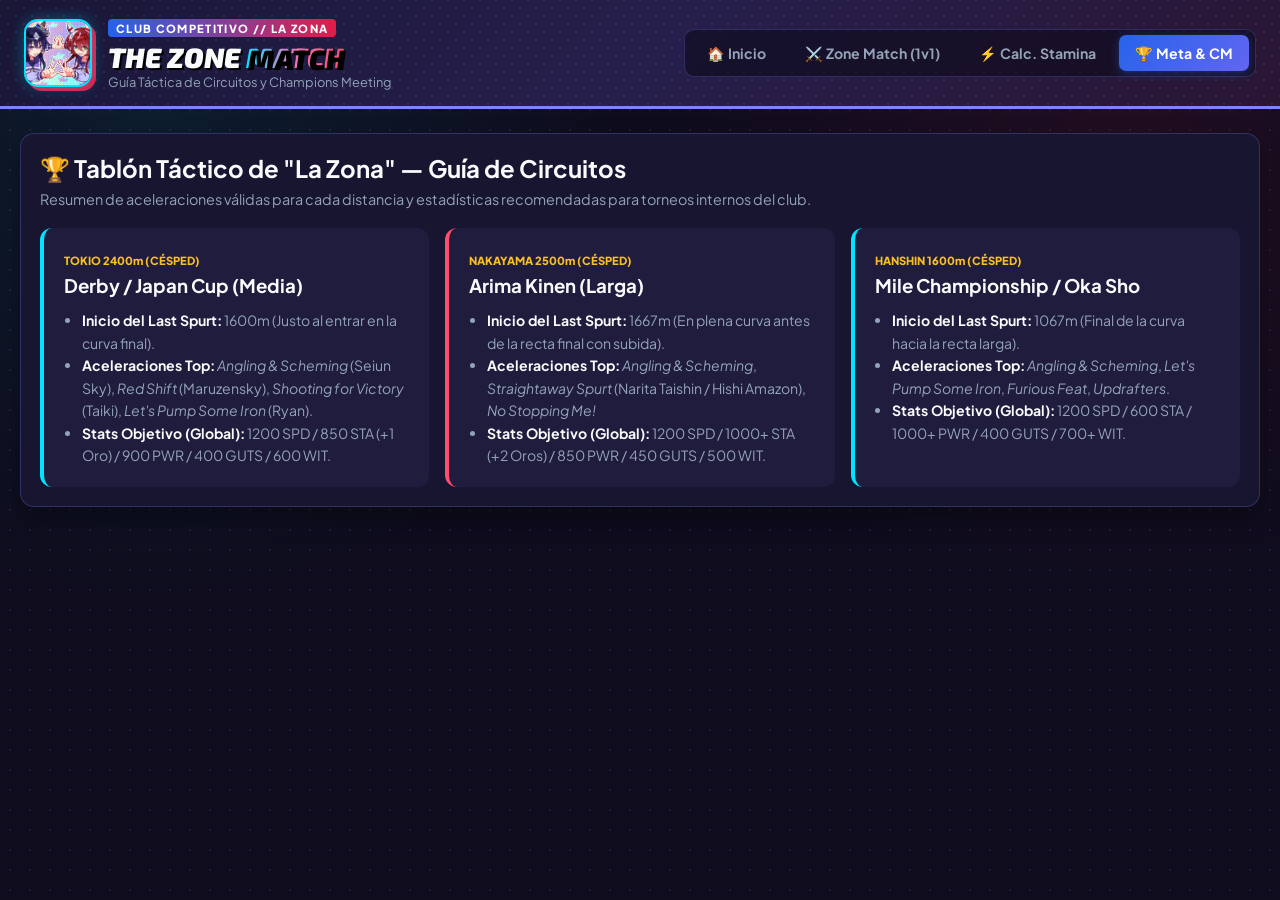
==== meta.html @ 34391dd1 "portada y más" ====
<!DOCTYPE html>
<html lang="es">
<head>
  <meta charset="UTF-8" />
  <meta name="viewport" content="width=device-width, initial-scale=1.0" />
  <title>Meta & CM | THE ZONE MATCH</title>
  <link rel="preconnect" href="https://fonts.googleapis.com">
  <link rel="preconnect" href="https://fonts.gstatic.com" crossorigin>
  <link href="https://fonts.googleapis.com/css2?family=Exo+2:ital,wght@0,700;0,900;1,800&family=Plus+Jakarta+Sans:wght@500;600;700;800&display=swap" rel="stylesheet">
  <link rel="stylesheet" href="css/style.css" />
</head>
<body>

  <header class="zone-header">
    <div class="header-halftone"></div>
    <div class="header-container">
      <a href="index.html" class="brand-box" style="text-decoration:none; color:inherit;">
        <div class="brand-art-frame">
          <img src="assets/umas.jpg" alt="Win Variation" onerror="this.style.display='none'; this.nextElementSibling.style.display='flex';" />
          <div class="art-fallback">V <span>×</span> W</div>
        </div>
        <div class="brand-titles">
          <div class="club-tag">CLUB COMPETITIVO // LA ZONA</div>
          <h1>THE ZONE <span>MATCH</span></h1>
          <p>Guía Táctica de Circuitos y Champions Meeting</p>
        </div>
      </a>

      <nav class="zone-nav">
        <a href="index.html" class="nav-tab">🏠 Inicio</a>
        <a href="simulador.html" class="nav-tab">⚔️ Zone Match (1v1)</a>
        <a href="stamina.html" class="nav-tab">⚡ Calc. Stamina</a>
        <a href="meta.html" class="nav-tab active">🏆 Meta &amp; CM</a>
      </nav>
    </div>
  </header>

  <main class="zone-main">
    <div class="panel meta-panel">
      <h2>🏆 Tablón Táctico de "La Zona" — Guía de Circuitos</h2>
      <p class="sub-text">Resumen de aceleraciones válidas para cada distancia y estadísticas recomendadas para torneos internos del club.</p>

      <div class="meta-cards-grid">
        <div class="meta-card card-v">
          <span class="meta-tag">TOKIO 2400m (CÉSPED)</span>
          <h3>Derby / Japan Cup (Media)</h3>
          <ul>
            <li><strong>Inicio del Last Spurt:</strong> 1600m (Justo al entrar en la curva final).</li>
            <li><strong>Aceleraciones Top:</strong> <em>Angling &amp; Scheming</em> (Seiun Sky), <em>Red Shift</em> (Maruzensky), <em>Shooting for Victory</em> (Taiki), <em>Let's Pump Some Iron</em> (Ryan).</li>
            <li><strong>Stats Objetivo (Global):</strong> 1200 SPD / 850 STA (+1 Oro) / 900 PWR / 400 GUTS / 600 WIT.</li>
          </ul>
        </div>

        <div class="meta-card card-w">
          <span class="meta-tag">NAKAYAMA 2500m (CÉSPED)</span>
          <h3>Arima Kinen (Larga)</h3>
          <ul>
            <li><strong>Inicio del Last Spurt:</strong> 1667m (En plena curva antes de la recta final con subida).</li>
            <li><strong>Aceleraciones Top:</strong> <em>Angling &amp; Scheming</em>, <em>Straightaway Spurt</em> (Narita Taishin / Hishi Amazon), <em>No Stopping Me!</em></li>
            <li><strong>Stats Objetivo (Global):</strong> 1200 SPD / 1000+ STA (+2 Oros) / 850 PWR / 450 GUTS / 500 WIT.</li>
          </ul>
        </div>

        <div class="meta-card card-v">
          <span class="meta-tag">HANSHIN 1600m (CÉSPED)</span>
          <h3>Mile Championship / Oka Sho</h3>
          <ul>
            <li><strong>Inicio del Last Spurt:</strong> 1067m (Final de la curva hacia la recta larga).</li>
            <li><strong>Aceleraciones Top:</strong> <em>Angling &amp; Scheming</em>, <em>Let's Pump Some Iron</em>, <em>Furious Feat</em>, <em>Updrafters</em>.</li>
            <li><strong>Stats Objetivo (Global):</strong> 1200 SPD / 600 STA / 1000+ PWR / 400 GUTS / 700+ WIT.</li>
          </ul>
        </div>
      </div>
    </div>
  </main>

  <script src="js/app.js"></script>
</body>
</html>
---- css/style.css ----
:root {
  --bg-deep: #0e0c1d;
  --bg-panel: #171530;
  --bg-card: #1f1c3d;
  --tracen-lavender: #7c83fd;
  --pop-pink: #f472b6;

  --verxina-primary: #2563eb;
  --verxina-neon: #00e5ff;
  --verxina-gold: #fbbf24;
  --verxina-bg: rgba(37, 99, 235, 0.12);

  --winvari-primary: #e11d48;
  --winvari-neon: #ff4d6d;
  --winvari-emerald: #10b981;
  --winvari-bg: rgba(225, 29, 72, 0.12);

  --text-main: #f8fafc;
  --text-muted: #94a3b8;
  --border-color: rgba(124, 131, 253, 0.25);
}

* { box-sizing: border-box; margin: 0; padding: 0; }

body {
  background-color: var(--bg-deep);
  background-image:
    radial-gradient(circle at 12% 15%, rgba(0, 229, 255, 0.08), transparent 35%),
    radial-gradient(circle at 88% 15%, rgba(225, 29, 72, 0.09), transparent 35%),
    radial-gradient(rgba(124, 131, 253, 0.12) 1px, transparent 1px);
  background-size: 100% 100%, 100% 100%, 20px 20px;
  color: var(--text-main);
  font-family: 'Plus Jakarta Sans', sans-serif;
  min-height: 100vh;
}

/* PORTADA INDEPENDIENTE (index.html) */
.home-body {
  background: #090714;
  overflow-x: hidden;
}

.home-wrapper {
  min-height: 100vh;
  display: flex;
  flex-direction: column;
  justify-content: space-between;
  position: relative;
  z-index: 2;
}

.hero-bg-image {
  position: fixed;
  inset: 0;
  background-size: cover;
  background-position: center 20%;
  background-repeat: no-repeat;
  opacity: 0.42;
  filter: saturate(1.2) contrast(1.08);
  animation: slowPanZoom 18s ease-in-out infinite alternate;
  z-index: -3;
}

@keyframes slowPanZoom {
  0% { transform: scale(1.02); }
  100% { transform: scale(1.09); }
}

.hero-overlay {
  position: fixed;
  inset: 0;
  background:
    radial-gradient(circle at 50% 40%, rgba(14, 12, 29, 0.35) 0%, rgba(9, 7, 20, 0.92) 85%),
    linear-gradient(135deg, rgba(225, 29, 72, 0.25) 0%, rgba(37, 99, 235, 0.2) 100%);
  z-index: -2;
}

.hero-halftone {
  position: fixed;
  inset: 0;
  background-image:
    radial-gradient(var(--winvari-neon) 1.5px, transparent 1.5px),
    radial-gradient(var(--verxina-neon) 1.5px, transparent 1.5px);
  background-size: 24px 24px;
  background-position: 0 0, 12px 12px;
  opacity: 0.1;
  z-index: -1;
  pointer-events: none;
}

.hero-topbar {
  width: 100%;
  max-width: 1320px;
  margin: 0 auto;
  padding: 1.5rem 2rem;
  display: flex;
  align-items: center;
  justify-content: space-between;
  flex-wrap: wrap;
  gap: 1rem;
}

.hero-brand {
  display: flex;
  align-items: center;
  gap: 0.85rem;
  text-decoration: none;
  color: inherit;
}

.hero-mini-avatar {
  width: 54px;
  height: 54px;
  border-radius: 14px;
  object-fit: cover;
  border: 2px solid var(--verxina-neon);
  box-shadow: 3px 3px 0 var(--winvari-primary);
}

.hero-club-pill {
  display: block;
  font-size: 0.65rem;
  font-weight: 800;
  letter-spacing: 0.14em;
  color: var(--verxina-neon);
}

.hero-brand-name {
  font-family: 'Exo 2', sans-serif;
  font-size: 1.45rem;
  font-weight: 900;
  font-style: italic;
}
.hero-brand-name span { color: var(--winvari-neon); }

.hero-top-nav {
  display: flex;
  gap: 0.5rem;
  flex-wrap: wrap;
  background: rgba(15, 13, 32, 0.75);
  backdrop-filter: blur(12px);
  padding: 0.45rem;
  border-radius: 14px;
  border: 1px solid rgba(255, 255, 255, 0.14);
}

.hero-nav-link {
  text-decoration: none;
  color: #cbd5e1;
  font-weight: 800;
  font-size: 0.88rem;
  padding: 0.6rem 1.1rem;
  border-radius: 10px;
  transition: all 0.2s;
}

.hero-nav-link:hover, .hero-nav-link.active {
  background: linear-gradient(135deg, var(--winvari-primary), #6366f1);
  color: #fff;
  box-shadow: 0 4px 15px rgba(225, 29, 72, 0.35);
}

.hero-center {
  max-width: 820px;
  margin: auto;
  padding: 2rem 1.5rem;
  text-align: center;
  display: flex;
  flex-direction: column;
  align-items: center;
  gap: 1.5rem;
}

.hero-badge-floating {
  display: inline-flex;
  align-items: center;
  gap: 0.55rem;
  padding: 0.45rem 1.1rem;
  border-radius: 999px;
  background: rgba(225, 29, 72, 0.22);
  border: 1px solid var(--winvari-neon);
  color: #ffd1da;
  font-size: 0.76rem;
  font-weight: 800;
  letter-spacing: 0.1em;
}

.pulse-dot {
  width: 8px;
  height: 8px;
  border-radius: 50%;
  background: var(--winvari-emerald);
  box-shadow: 0 0 10px var(--winvari-emerald);
}

.hero-main-title {
  font-family: 'Exo 2', sans-serif;
  font-size: clamp(3rem, 7.5vw, 5.4rem);
  font-weight: 900;
  font-style: italic;
  line-height: 1.05;
  text-shadow: 0 6px 25px rgba(0, 0, 0, 0.85);
}

.text-gradient-zone {
  background: linear-gradient(90deg, var(--verxina-neon) 0%, #fff 45%, var(--winvari-neon) 100%);
  -webkit-background-clip: text;
  -webkit-text-fill-color: transparent;
}

.hero-description {
  font-size: 1.15rem;
  line-height: 1.65;
  color: #e2e8f0;
  max-width: 620px;
  text-shadow: 0 2px 10px rgba(0,0,0,0.9);
}

.hero-cta-group {
  display: flex;
  gap: 1rem;
  flex-wrap: wrap;
  justify-content: center;
  margin-top: 0.5rem;
}

.btn-hero-primary {
  text-decoration: none;
  padding: 1rem 2.3rem;
  border-radius: 12px;
  border: 2px solid var(--verxina-neon);
  background: linear-gradient(135deg, var(--winvari-primary) 0%, #be123c 100%);
  color: #fff;
  font-family: 'Exo 2', sans-serif;
  font-size: 1.1rem;
  font-weight: 900;
  letter-spacing: 0.05em;
  box-shadow: 0 0 25px rgba(225, 29, 72, 0.55), 5px 5px 0 var(--verxina-primary);
  transition: transform 0.2s, box-shadow 0.2s;
}

.btn-hero-primary:hover {
  transform: translate(-2px, -2px);
  box-shadow: 0 0 35px rgba(0, 229, 255, 0.65), 7px 7px 0 var(--verxina-primary);
}

.btn-hero-secondary {
  text-decoration: none;
  padding: 1rem 2rem;
  border-radius: 12px;
  border: 1px solid rgba(255, 255, 255, 0.3);
  background: rgba(15, 14, 32, 0.75);
  backdrop-filter: blur(10px);
  color: #fff;
  font-weight: 800;
  font-size: 1rem;
  transition: all 0.2s;
}

.btn-hero-secondary:hover {
  border-color: var(--verxina-neon);
  background: rgba(37, 99, 235, 0.25);
}

.hero-footer {
  width: 100%;
  padding: 1.5rem 2rem 2rem;
  display: flex;
  justify-content: center;
}

.social-links {
  display: flex;
  gap: 1rem;
  flex-wrap: wrap;
  justify-content: center;
}

.social-btn {
  display: inline-flex;
  align-items: center;
  gap: 0.6rem;
  padding: 0.65rem 1.35rem;
  border-radius: 999px;
  text-decoration: none;
  font-weight: 800;
  font-size: 0.88rem;
  color: #fff;
  background: rgba(16, 14, 34, 0.82);
  backdrop-filter: blur(10px);
  border: 1px solid rgba(255, 255, 255, 0.16);
  transition: transform 0.2s, box-shadow 0.2s, border-color 0.2s;
}

.social-btn:hover { transform: translateY(-3px); }
.social-discord:hover { background: #5865F2; border-color: #fff; box-shadow: 0 6px 20px rgba(88, 101, 242, 0.5); }
.social-github:hover { background: #24292e; border-color: var(--verxina-neon); box-shadow: 0 6px 20px rgba(0, 229, 255, 0.35); }
.social-instagram:hover { background: linear-gradient(45deg, #f09433 0%, #e6683c 25%, #dc2743 50%, #cc2366 75%, #bc1888 100%); border-color: #fff; box-shadow: 0 6px 20px rgba(225, 48, 108, 0.5); }

/* CABECERA Y ESTILOS DE LAS PÁGINAS INTERNAS */
.zone-header {
  position: relative;
  background: linear-gradient(135deg, #191636 0%, #261f4c 50%, #2a1533 100%);
  border-bottom: 3px solid var(--tracen-lavender);
  overflow: hidden;
}

.header-halftone {
  position: absolute;
  inset: 0;
  background-image: radial-gradient(var(--pop-pink) 1.5px, transparent 1.5px), radial-gradient(var(--verxina-neon) 1.5px, transparent 1.5px);
  background-size: 16px 16px;
  background-position: 0 0, 8px 8px;
  opacity: 0.12;
  pointer-events: none;
}

.header-container {
  position: relative;
  max-width: 1400px;
  margin: 0 auto;
  padding: 1rem 1.5rem;
  display: flex;
  align-items: center;
  justify-content: space-between;
  flex-wrap: wrap;
  gap: 1rem;
}

.brand-box { display: flex; align-items: center; gap: 1rem; }
.brand-art-frame {
  width: 68px; height: 68px; border-radius: 14px;
  border: 2px solid var(--verxina-neon);
  box-shadow: 0 0 15px rgba(0, 229, 255, 0.3), 4px 4px 0 var(--winvari-primary);
  overflow: hidden; background: #121026; flex-shrink: 0;
}
.brand-art-frame img { width: 100%; height: 100%; object-fit: cover; }
.art-fallback { display: none; width: 100%; height: 100%; align-items: center; justify-content: center; font-family: 'Exo 2', sans-serif; font-weight: 900; color: var(--verxina-neon); }

.club-tag {
  display: inline-block; font-size: 0.7rem; font-weight: 800; letter-spacing: 0.12em;
  padding: 2px 8px; border-radius: 4px;
  background: linear-gradient(90deg, var(--verxina-primary), var(--winvari-primary));
  color: #fff; margin-bottom: 3px;
}

.brand-titles h1 { font-family: 'Exo 2', sans-serif; font-size: 1.75rem; font-weight: 900; font-style: italic; text-shadow: 2px 2px 0px #000; }
.brand-titles h1 span { background: linear-gradient(90deg, var(--verxina-neon), var(--pop-pink), var(--winvari-neon)); -webkit-background-clip: text; -webkit-text-fill-color: transparent; }
.brand-titles p { font-size: 0.8rem; color: var(--text-muted); }

.zone-nav {
  display: flex; gap: 0.45rem; background: rgba(14, 12, 29, 0.65);
  padding: 0.35rem; border-radius: 10px; border: 1px solid var(--border-color); flex-wrap: wrap;
}

.nav-tab {
  text-decoration: none; background: transparent; border: none; color: var(--text-muted);
  font-weight: 700; font-size: 0.88rem; padding: 0.55rem 1rem; border-radius: 7px; transition: all 0.2s;
}
.nav-tab:hover { color: #fff; }
.nav-tab.active {
  background: linear-gradient(135deg, var(--verxina-primary), #6366f1);
  color: #fff; box-shadow: 0 2px 10px rgba(37, 99, 235, 0.4);
}

.club-actions { display: flex; gap: 0.5rem; }
.btn-zone { padding: 0.6rem 1.1rem; border-radius: 8px; font-weight: 800; font-size: 0.85rem; cursor: pointer; border: none; }
.btn-primary { background: linear-gradient(135deg, var(--verxina-neon) 0%, var(--verxina-primary) 50%, var(--winvari-primary) 100%); color: #fff; box-shadow: 0 4px 15px rgba(225, 29, 72, 0.35); }
.btn-outline { background: rgba(255, 255, 255, 0.06); color: var(--text-main); border: 1px solid var(--border-color); }

.zone-main { max-width: 1400px; margin: 1.5rem auto; padding: 0 1.25rem 3rem; }
.panel { background: var(--bg-panel); border: 1px solid var(--border-color); border-radius: 14px; padding: 1.2rem; margin-bottom: 1.25rem; box-shadow: 0 10px 25px rgba(0, 0, 0, 0.35); }
.track-bar { display: flex; align-items: flex-end; justify-content: space-between; flex-wrap: wrap; gap: 1rem; }
.track-selectors { display: flex; flex-wrap: wrap; gap: 1rem; flex: 1; }
.field-group { display: flex; flex-direction: column; gap: 0.35rem; min-width: 190px; }
.field-group label { font-size: 0.74rem; text-transform: uppercase; letter-spacing: 0.06em; color: var(--text-muted); font-weight: 700; }
select, input[type="number"], input[type="text"] { background: #100e24; border: 1px solid rgba(124, 131, 253, 0.35); color: var(--text-main); padding: 0.55rem 0.75rem; border-radius: 8px; font-weight: 600; font-size: 0.88rem; }

.telemetry-header { display: flex; justify-content: space-between; align-items: center; flex-wrap: wrap; margin-bottom: 0.75rem; gap: 0.5rem; }
.versus-banner { display: flex; align-items: center; gap: 0.65rem; font-family: 'Exo 2', sans-serif; font-weight: 800; }
.badge-verxina { background: var(--verxina-bg); border: 1px solid var(--verxina-neon); color: var(--verxina-neon); padding: 0.25rem 0.75rem; border-radius: 6px; }
.badge-winvari { background: var(--winvari-bg); border: 1px solid var(--winvari-neon); color: var(--winvari-neon); padding: 0.25rem 0.75rem; border-radius: 6px; }
.vs-spark { color: var(--verxina-gold); font-size: 1.1rem; font-style: italic; }
.telemetry-legend { display: flex; gap: 1rem; font-size: 0.8rem; color: var(--text-muted); }
.leg-item { display: flex; align-items: center; gap: 6px; }
.dot-v { width: 12px; height: 4px; background: var(--verxina-neon); display: inline-block; border-radius: 2px; }
.dot-w { width: 12px; height: 4px; background: var(--winvari-neon); display: inline-block; border-radius: 2px; }
.dot-hp { width: 12px; height: 4px; background: var(--winvari-emerald); display: inline-block; border-radius: 2px; }

.canvas-wrapper { position: relative; background: #0b0a18; border: 1px solid rgba(255,255,255,0.08); border-radius: 10px; overflow: hidden; }
#race-canvas { width: 100%; height: 290px; display: block; }
.canvas-tooltip { position: absolute; top: 12px; right: 12px; background: rgba(15, 14, 33, 0.92); border: 1px solid var(--tracen-lavender); padding: 0.5rem 0.75rem; border-radius: 8px; font-family: 'JetBrains Mono', monospace; font-size: 0.78rem; pointer-events: none; }
.canvas-tooltip.hidden { display: none; }

.results-strip { display: grid; grid-template-columns: repeat(auto-fit, minmax(180px, 1fr)); gap: 0.75rem; margin-top: 1rem; }
.res-card { background: var(--bg-card); border: 1px solid rgba(255,255,255,0.07); padding: 0.7rem 0.9rem; border-radius: 10px; display: flex; flex-direction: column; gap: 4px; }
.res-label { font-size: 0.68rem; font-weight: 800; color: var(--text-muted); letter-spacing: 0.06em; }
.res-value { font-family: 'JetBrains Mono', monospace; font-size: 1rem; color: #fff; }

.duel-grid { display: grid; grid-template-columns: 1fr 1fr; gap: 1.25rem; }
@media (max-width: 980px) { .duel-grid { grid-template-columns: 1fr; } }
.uma-card { background: var(--bg-panel); border-radius: 16px; padding: 1.25rem; }
.uma-card.theme-verxina { border: 2px solid var(--verxina-primary); box-shadow: 0 8px 30px rgba(37, 99, 235, 0.18); }
.uma-card.theme-winvari { border: 2px solid var(--winvari-primary); box-shadow: 0 8px 30px rgba(225, 29, 72, 0.18); }
.uma-card-header { display: flex; justify-content: space-between; align-items: center; margin-bottom: 1rem; padding-bottom: 0.75rem; border-bottom: 1px solid rgba(255,255,255,0.08); }
.corner-badge { font-family: 'Exo 2', sans-serif; font-weight: 900; font-size: 1.05rem; }
.theme-verxina .corner-badge { color: var(--verxina-neon); }
.theme-winvari .corner-badge { color: var(--winvari-neon); }

.stats-row { display: grid; grid-template-columns: repeat(5, 1fr); gap: 0.5rem; margin: 1rem 0; }
.stat-box { background: #100e24; border: 1px solid rgba(255,255,255,0.1); border-radius: 10px; padding: 0.5rem; text-align: center; }
.stat-box label { display: block; font-size: 0.68rem; font-weight: 800; color: var(--text-muted); margin-bottom: 4px; }
.stat-box input { width: 100%; text-align: center; font-family: 'JetBrains Mono', monospace; font-size: 0.95rem; padding: 0.35rem 0.2rem; }
.stat-rank { display: inline-block; margin-top: 4px; font-family: 'Exo 2', sans-serif; font-weight: 900; font-size: 0.75rem; padding: 1px 6px; border-radius: 4px; background: rgba(251, 191, 36, 0.15); color: var(--verxina-gold); }
.config-row { display: grid; grid-template-columns: repeat(3, 1fr); gap: 0.6rem; margin-bottom: 1rem; }
.skills-section-title { font-size: 0.78rem; font-weight: 800; text-transform: uppercase; color: var(--text-muted); margin-bottom: 0.5rem; display: flex; justify-content: space-between; }
.skills-pool { display: flex; flex-wrap: wrap; gap: 0.45rem; }
.skill-pill { padding: 0.4rem 0.7rem; border-radius: 8px; font-size: 0.78rem; font-weight: 700; cursor: pointer; user-select: none; border: 1px solid rgba(255,255,255,0.12); background: #121026; color: var(--text-muted); }
.skill-pill.active.type-unique { background: linear-gradient(135deg, rgba(37,99,235,0.4), rgba(225,29,72,0.4)); border-color: var(--verxina-neon); color: #fff; }
.skill-pill.active.type-gold { background: rgba(251, 191, 36, 0.2); border-color: var(--verxina-gold); color: #fde68a; }
.skill-pill.active.type-Heal { background: rgba(16, 185, 129, 0.2); border-color: var(--winvari-emerald); color: #6ee7b7; }
.skill-pill.active.type-white { background: rgba(255, 255, 255, 0.14); border-color: #fff; color: #fff; }

.sub-text { color: var(--text-muted); font-size: 0.9rem; margin: 0.35rem 0 1.25rem; }
.stamina-grid { display: grid; grid-template-columns: 1fr 1fr; gap: 1.5rem; align-items: center; }
@media (max-width: 850px) { .stamina-grid { grid-template-columns: 1fr; } }
.stamina-inputs { display: grid; grid-template-columns: 1fr 1fr; gap: 0.85rem; }
.stamina-output-box { background: linear-gradient(135deg, rgba(37, 99, 235, 0.15), rgba(225, 29, 72, 0.15)); border: 2px solid var(--tracen-lavender); border-radius: 14px; padding: 1.5rem; text-align: center; }
.big-stamina-number { font-family: 'Exo 2', sans-serif; font-size: 3.2rem; font-weight: 900; color: var(--verxina-neon); margin: 0.5rem 0; }
.meta-cards-grid { display: grid; grid-template-columns: repeat(auto-fit, minmax(300px, 1fr)); gap: 1rem; }
.meta-card { background: var(--bg-card); padding: 1.25rem; border-radius: 12px; border-left: 4px solid var(--verxina-neon); }
.meta-card.card-w { border-left-color: var(--winvari-neon); }
.meta-tag { font-size: 0.7rem; font-weight: 800; color: var(--verxina-gold); }
.meta-card h3 { margin: 0.35rem 0 0.75rem; }
.meta-card ul { padding-left: 1.1rem; color: var(--text-muted); font-size: 0.88rem; line-height: 1.6; }
.meta-card li strong { color: var(--text-main); }
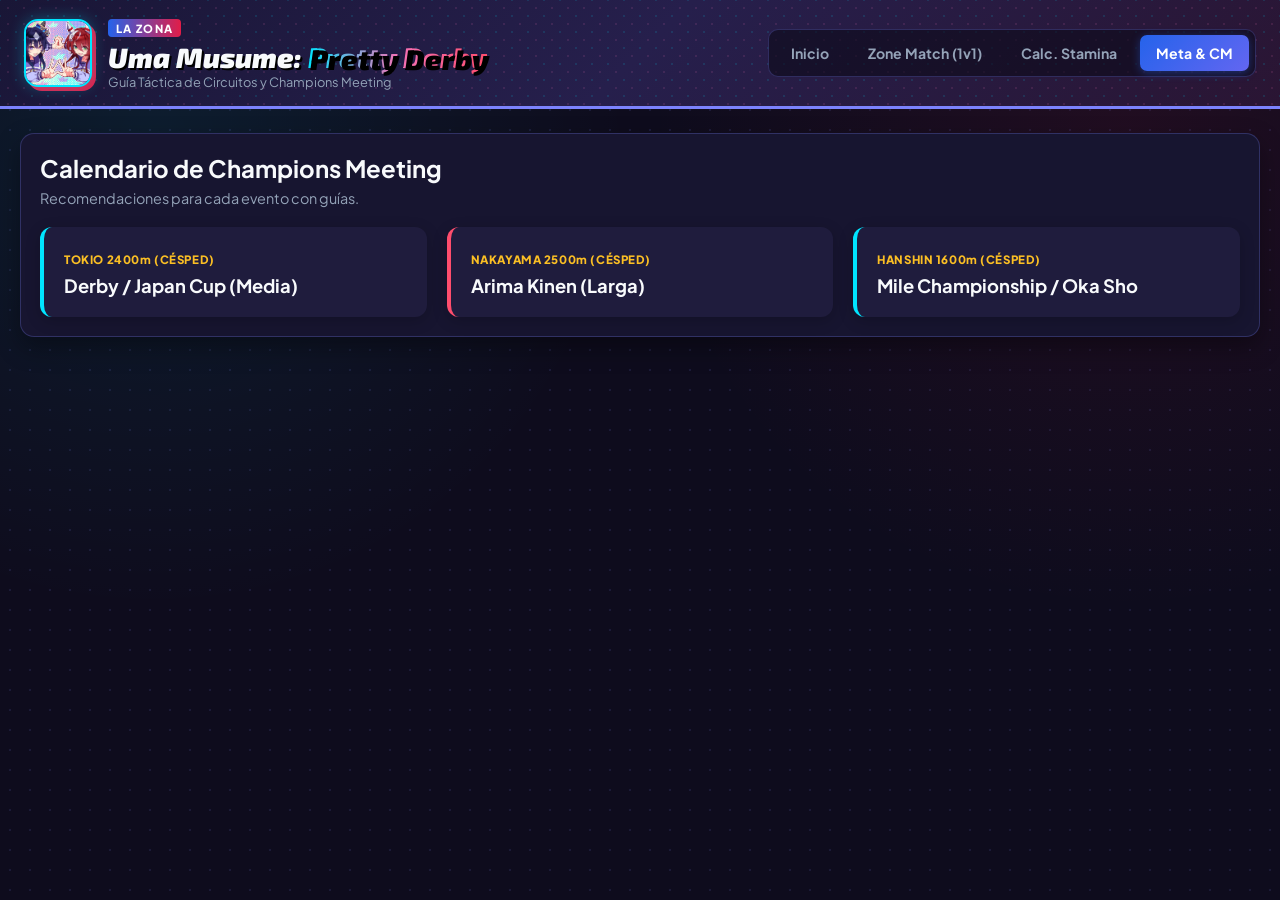
==== commit 39c2b3f0: "Beta 1.0" ====
--- a/meta.html
+++ b/meta.html
@@ -3,7 +3,7 @@
 <head>
   <meta charset="UTF-8" />
   <meta name="viewport" content="width=device-width, initial-scale=1.0" />
-  <title>Meta & CM | THE ZONE MATCH</title>
+  <title>Competitivo</title>
   <link rel="preconnect" href="https://fonts.googleapis.com">
   <link rel="preconnect" href="https://fonts.gstatic.com" crossorigin>
   <link href="https://fonts.googleapis.com/css2?family=Exo+2:ital,wght@0,700;0,900;1,800&family=Plus+Jakarta+Sans:wght@500;600;700;800&display=swap" rel="stylesheet">
@@ -20,59 +20,56 @@
           <div class="art-fallback">V <span>×</span> W</div>
         </div>
         <div class="brand-titles">
-          <div class="club-tag">CLUB COMPETITIVO // LA ZONA</div>
-          <h1>THE ZONE <span>MATCH</span></h1>
+          <div class="club-tag">LA ZONA</div>
+          <h1>Uma Musume: <span>Pretty Derby</span></h1>
           <p>Guía Táctica de Circuitos y Champions Meeting</p>
         </div>
       </a>
 
       <nav class="zone-nav">
-        <a href="index.html" class="nav-tab">🏠 Inicio</a>
-        <a href="simulador.html" class="nav-tab">⚔️ Zone Match (1v1)</a>
-        <a href="stamina.html" class="nav-tab">⚡ Calc. Stamina</a>
-        <a href="meta.html" class="nav-tab active">🏆 Meta &amp; CM</a>
+        <a href="index.html" class="nav-tab">Inicio</a>
+        <a href="simulador.html" class="nav-tab">Zone Match (1v1)</a>
+        <a href="stamina.html" class="nav-tab">Calc. Stamina</a>
+        <a href="meta.html" class="nav-tab active">Meta &amp; CM</a>
       </nav>
     </div>
   </header>
 
   <main class="zone-main">
     <div class="panel meta-panel">
-      <h2>🏆 Tablón Táctico de "La Zona" — Guía de Circuitos</h2>
-      <p class="sub-text">Resumen de aceleraciones válidas para cada distancia y estadísticas recomendadas para torneos internos del club.</p>
+      <h2>Calendario de Champions Meeting</h2>
+      <p class="sub-text">Recomendaciones para cada evento con guías.</p>
 
       <div class="meta-cards-grid">
+        
+        <!-- PISTA 1: TOKIO -->
         <div class="meta-card card-v">
-          <span class="meta-tag">TOKIO 2400m (CÉSPED)</span>
-          <h3>Derby / Japan Cup (Media)</h3>
-          <ul>
-            <li><strong>Inicio del Last Spurt:</strong> 1600m (Justo al entrar en la curva final).</li>
-            <li><strong>Aceleraciones Top:</strong> <em>Angling &amp; Scheming</em> (Seiun Sky), <em>Red Shift</em> (Maruzensky), <em>Shooting for Victory</em> (Taiki), <em>Let's Pump Some Iron</em> (Ryan).</li>
-            <li><strong>Stats Objetivo (Global):</strong> 1200 SPD / 850 STA (+1 Oro) / 900 PWR / 400 GUTS / 600 WIT.</li>
-          </ul>
+          <img src="assets/tokyo.jpg" alt="Pista Tokio" class="meta-card-img" onerror="this.style.display='none'">
+          <div class="meta-card-content">
+            <span class="meta-tag">TOKIO 2400m (CÉSPED)</span>
+            <h3>Derby / Japan Cup (Media)</h3>
+          </div>
         </div>
 
+        <!-- PISTA 2: NAKAYAMA -->
         <div class="meta-card card-w">
-          <span class="meta-tag">NAKAYAMA 2500m (CÉSPED)</span>
-          <h3>Arima Kinen (Larga)</h3>
-          <ul>
-            <li><strong>Inicio del Last Spurt:</strong> 1667m (En plena curva antes de la recta final con subida).</li>
-            <li><strong>Aceleraciones Top:</strong> <em>Angling &amp; Scheming</em>, <em>Straightaway Spurt</em> (Narita Taishin / Hishi Amazon), <em>No Stopping Me!</em></li>
-            <li><strong>Stats Objetivo (Global):</strong> 1200 SPD / 1000+ STA (+2 Oros) / 850 PWR / 450 GUTS / 500 WIT.</li>
-          </ul>
+          <img src="assets/nakayama.jpg" alt="Pista Nakayama" class="meta-card-img" onerror="this.style.display='none'">
+          <div class="meta-card-content">
+            <span class="meta-tag">NAKAYAMA 2500m (CÉSPED)</span>
+            <h3>Arima Kinen (Larga)</h3>
+          </div>
         </div>
 
+        <!-- PISTA 3: HANSHIN -->
         <div class="meta-card card-v">
-          <span class="meta-tag">HANSHIN 1600m (CÉSPED)</span>
-          <h3>Mile Championship / Oka Sho</h3>
-          <ul>
-            <li><strong>Inicio del Last Spurt:</strong> 1067m (Final de la curva hacia la recta larga).</li>
-            <li><strong>Aceleraciones Top:</strong> <em>Angling &amp; Scheming</em>, <em>Let's Pump Some Iron</em>, <em>Furious Feat</em>, <em>Updrafters</em>.</li>
-            <li><strong>Stats Objetivo (Global):</strong> 1200 SPD / 600 STA / 1000+ PWR / 400 GUTS / 700+ WIT.</li>
-          </ul>
+          <img src="assets/hanshin.jpg" alt="Pista Hanshin" class="meta-card-img" onerror="this.style.display='none'">
+          <div class="meta-card-content">
+            <span class="meta-tag">HANSHIN 1600m (CÉSPED)</span>
+            <h3>Mile Championship / Oka Sho</h3>
+          </div>
         </div>
+
       </div>
-    </div>
-  </main>
 
   <script src="js/app.js"></script>
 </body>
--- a/css/style.css
+++ b/css/style.css
@@ -296,6 +296,8 @@
 .social-discord:hover { background: #5865F2; border-color: #fff; box-shadow: 0 6px 20px rgba(88, 101, 242, 0.5); }
 .social-github:hover { background: #24292e; border-color: var(--verxina-neon); box-shadow: 0 6px 20px rgba(0, 229, 255, 0.35); }
 .social-instagram:hover { background: linear-gradient(45deg, #f09433 0%, #e6683c 25%, #dc2743 50%, #cc2366 75%, #bc1888 100%); border-color: #fff; box-shadow: 0 6px 20px rgba(225, 48, 108, 0.5); }
+.social-x:hover { background: #000000; border-color: #ffffff;box-shadow: 0 6px 20px rgba(255, 255, 255, 0.25);}
+.social-tiktok:hover { background: #010101; border-color: #00f2fe; box-shadow: -4px 4px 15px rgba(254, 9, 121, 0.4), 4px -4px 15px rgba(0, 242, 254, 0.4);}
 
 /* CABECERA Y ESTILOS DE LAS PÁGINAS INTERNAS */
 .zone-header {
@@ -427,10 +429,52 @@
 .stamina-inputs { display: grid; grid-template-columns: 1fr 1fr; gap: 0.85rem; }
 .stamina-output-box { background: linear-gradient(135deg, rgba(37, 99, 235, 0.15), rgba(225, 29, 72, 0.15)); border: 2px solid var(--tracen-lavender); border-radius: 14px; padding: 1.5rem; text-align: center; }
 .big-stamina-number { font-family: 'Exo 2', sans-serif; font-size: 3.2rem; font-weight: 900; color: var(--verxina-neon); margin: 0.5rem 0; }
-.meta-cards-grid { display: grid; grid-template-columns: repeat(auto-fit, minmax(300px, 1fr)); gap: 1rem; }
-.meta-card { background: var(--bg-card); padding: 1.25rem; border-radius: 12px; border-left: 4px solid var(--verxina-neon); }
+/* ===================================================
+   TARJETAS META Y CHAMPIONS MEETING
+   =================================================== */
+.meta-cards-grid { 
+  display: grid; 
+  grid-template-columns: repeat(auto-fit, minmax(300px, 1fr)); 
+  gap: 1.25rem; 
+}
+
+.meta-card { 
+  background: var(--bg-card); 
+  border-radius: 12px; 
+  border-left: 4px solid var(--verxina-neon);
+  overflow: hidden; /* Esto hace que la imagen no se salga de las esquinas curvas */
+  display: flex;
+  flex-direction: column;
+  box-shadow: 0 4px 15px rgba(0, 0, 0, 0.2);
+  transition: transform 0.2s, box-shadow 0.2s;
+}
+.meta-card:hover {
+  transform: translateY(-5px);
+  box-shadow: 0 8px 25px rgba(0, 0, 0, 0.4);
+}
+
 .meta-card.card-w { border-left-color: var(--winvari-neon); }
-.meta-tag { font-size: 0.7rem; font-weight: 800; color: var(--verxina-gold); }
-.meta-card h3 { margin: 0.35rem 0 0.75rem; }
-.meta-card ul { padding-left: 1.1rem; color: var(--text-muted); font-size: 0.88rem; line-height: 1.6; }
-.meta-card li strong { color: var(--text-main); }
+
+/* Estilo para la imagen de cabecera de la tarjeta */
+.meta-card-img {
+  width: 100%;
+  height: 140px;
+  object-fit: cover; /* Recorta la imagen para que encaje perfecto sin deformarse */
+  border-bottom: 2px solid rgba(255, 255, 255, 0.05);
+}
+
+.meta-card-content { 
+  padding: 1.25rem; 
+}
+
+.meta-tag { 
+  font-size: 0.72rem; 
+  font-weight: 800; 
+  color: var(--verxina-gold); 
+  letter-spacing: 0.05em;
+}
+
+.meta-card h3 { 
+  margin: 0.4rem 0 0; 
+  font-size: 1.15rem;
+}
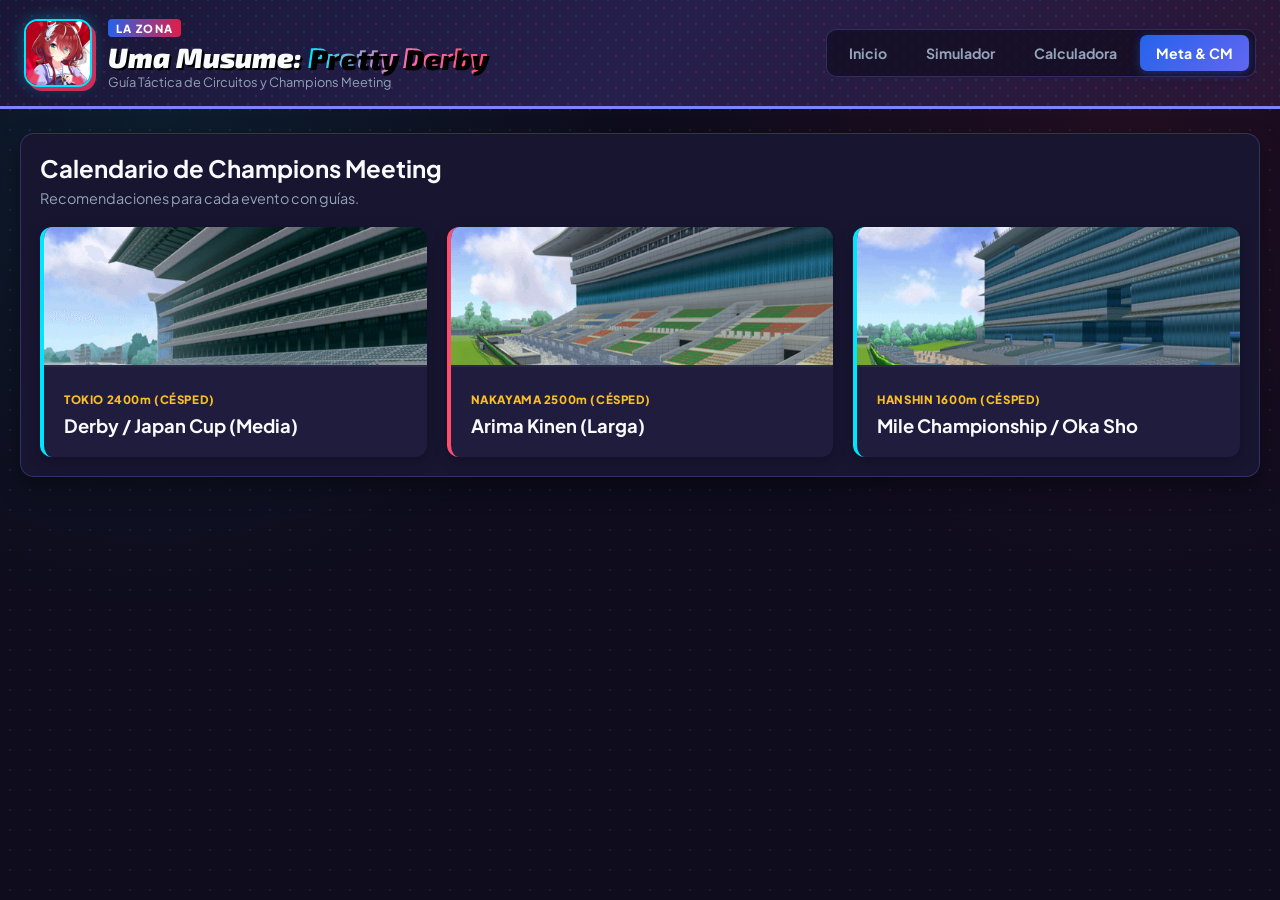
==== commit 731606dd: "Beta 1.0" ====
--- a/meta.html
+++ b/meta.html
@@ -16,7 +16,7 @@
     <div class="header-container">
       <a href="index.html" class="brand-box" style="text-decoration:none; color:inherit;">
         <div class="brand-art-frame">
-          <img src="assets/umas.jpg" alt="Win Variation" onerror="this.style.display='none'; this.nextElementSibling.style.display='flex';" />
+          <img src="assets/winvariation.jpg" alt="Win Variation" onerror="this.style.display='none'; this.nextElementSibling.style.display='flex';" />
           <div class="art-fallback">V <span>×</span> W</div>
         </div>
         <div class="brand-titles">
@@ -28,8 +28,8 @@
 
       <nav class="zone-nav">
         <a href="index.html" class="nav-tab">Inicio</a>
-        <a href="simulador.html" class="nav-tab">Zone Match (1v1)</a>
-        <a href="stamina.html" class="nav-tab">Calc. Stamina</a>
+        <a href="simulador.html" class="nav-tab">Simulador</a>
+        <a href="stamina.html" class="nav-tab">Calculadora</a>
         <a href="meta.html" class="nav-tab active">Meta &amp; CM</a>
       </nav>
     </div>
@@ -44,7 +44,7 @@
         
         <!-- PISTA 1: TOKIO -->
         <div class="meta-card card-v">
-          <img src="assets/tokyo.jpg" alt="Pista Tokio" class="meta-card-img" onerror="this.style.display='none'">
+          <img src="assets/Tokyo.png" alt="Pista Tokio" class="meta-card-img" onerror="this.style.display='none'">
           <div class="meta-card-content">
             <span class="meta-tag">TOKIO 2400m (CÉSPED)</span>
             <h3>Derby / Japan Cup (Media)</h3>
@@ -53,7 +53,7 @@
 
         <!-- PISTA 2: NAKAYAMA -->
         <div class="meta-card card-w">
-          <img src="assets/nakayama.jpg" alt="Pista Nakayama" class="meta-card-img" onerror="this.style.display='none'">
+          <img src="assets/Nakayama.png" alt="Pista Nakayama" class="meta-card-img" onerror="this.style.display='none'">
           <div class="meta-card-content">
             <span class="meta-tag">NAKAYAMA 2500m (CÉSPED)</span>
             <h3>Arima Kinen (Larga)</h3>
@@ -62,7 +62,7 @@
 
         <!-- PISTA 3: HANSHIN -->
         <div class="meta-card card-v">
-          <img src="assets/hanshin.jpg" alt="Pista Hanshin" class="meta-card-img" onerror="this.style.display='none'">
+          <img src="assets/Hanshin.png" alt="Pista Hanshin" class="meta-card-img" onerror="this.style.display='none'">
           <div class="meta-card-content">
             <span class="meta-tag">HANSHIN 1600m (CÉSPED)</span>
             <h3>Mile Championship / Oka Sho</h3>
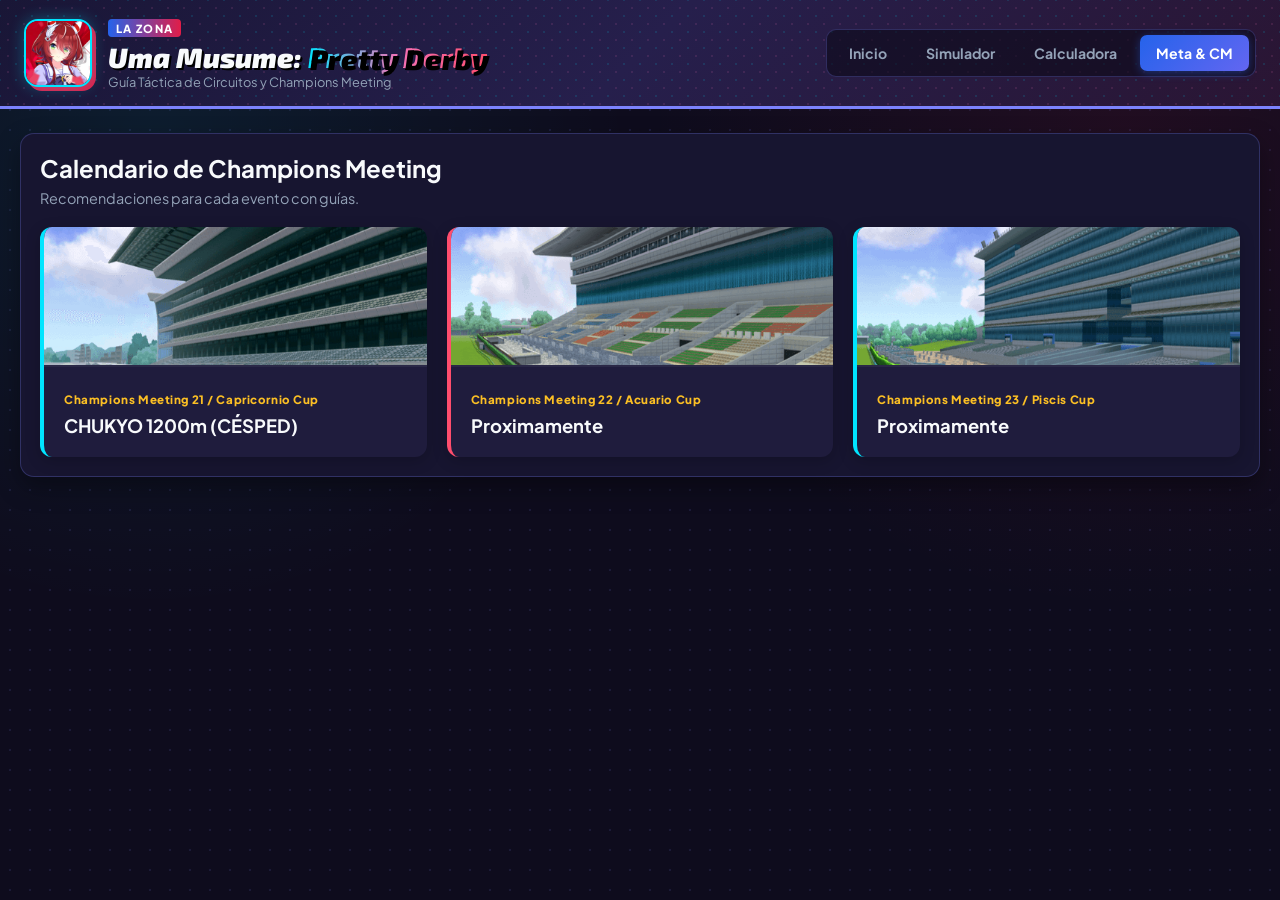
==== commit 3a24e73d: "Beta 1.0" ====
--- a/meta.html
+++ b/meta.html
@@ -42,30 +42,30 @@
 
       <div class="meta-cards-grid">
         
-        <!-- PISTA 1: TOKIO -->
+        <!-- PISTA 1 -->
         <div class="meta-card card-v">
           <img src="assets/Tokyo.png" alt="Pista Tokio" class="meta-card-img" onerror="this.style.display='none'">
           <div class="meta-card-content">
-            <span class="meta-tag">TOKIO 2400m (CÉSPED)</span>
-            <h3>Derby / Japan Cup (Media)</h3>
+            <span class="meta-tag">Champions Meeting 21 / Capricornio Cup</span>
+            <h3> CHUKYO 1200m (CÉSPED)</h3>
           </div>
         </div>
 
-        <!-- PISTA 2: NAKAYAMA -->
+        <!-- PISTA 2 -->
         <div class="meta-card card-w">
           <img src="assets/Nakayama.png" alt="Pista Nakayama" class="meta-card-img" onerror="this.style.display='none'">
           <div class="meta-card-content">
-            <span class="meta-tag">NAKAYAMA 2500m (CÉSPED)</span>
-            <h3>Arima Kinen (Larga)</h3>
+            <span class="meta-tag">Champions Meeting 22 / Acuario Cup</span>
+            <h3> Proximamente</h3>
           </div>
         </div>
 
-        <!-- PISTA 3: HANSHIN -->
+        <!-- PISTA 3 -->
         <div class="meta-card card-v">
           <img src="assets/Hanshin.png" alt="Pista Hanshin" class="meta-card-img" onerror="this.style.display='none'">
           <div class="meta-card-content">
-            <span class="meta-tag">HANSHIN 1600m (CÉSPED)</span>
-            <h3>Mile Championship / Oka Sho</h3>
+            <span class="meta-tag">Champions Meeting 23 / Piscis Cup</span>
+            <h3> Proximamente</h3>
           </div>
         </div>
 
